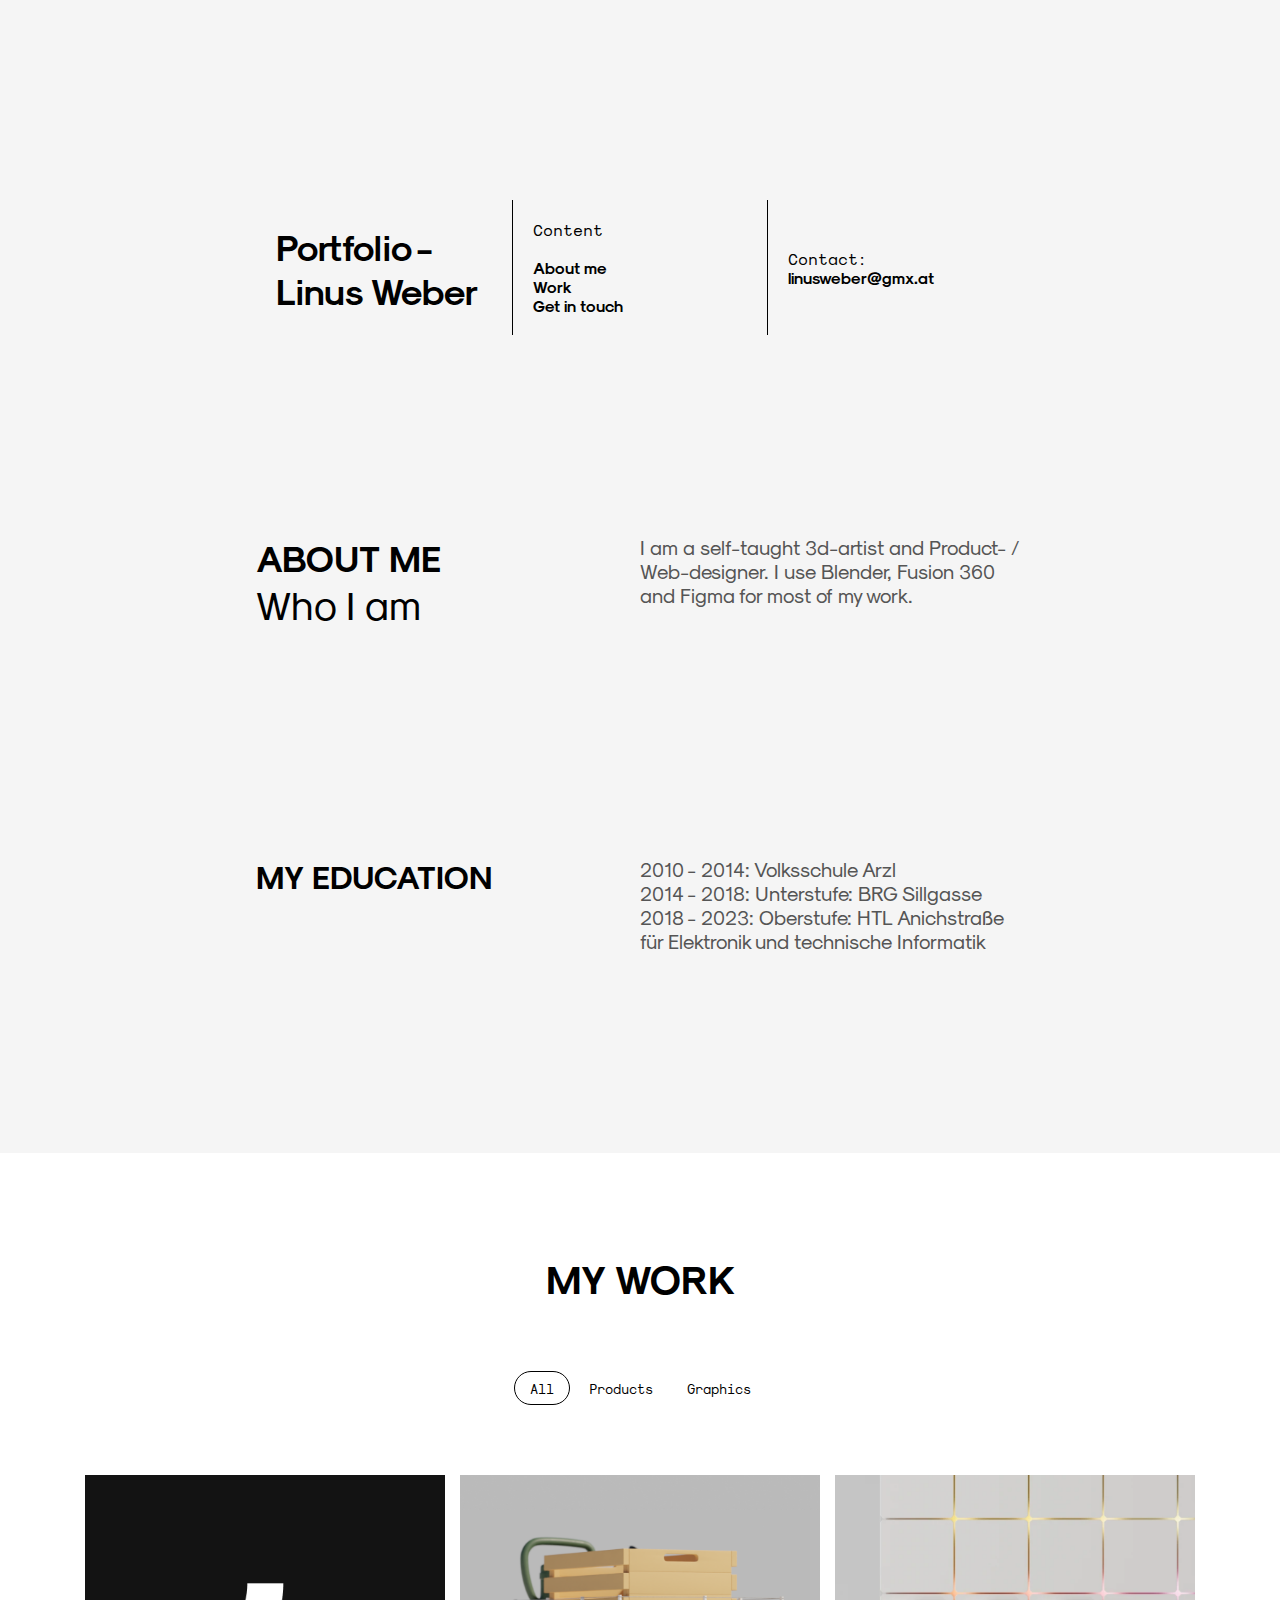
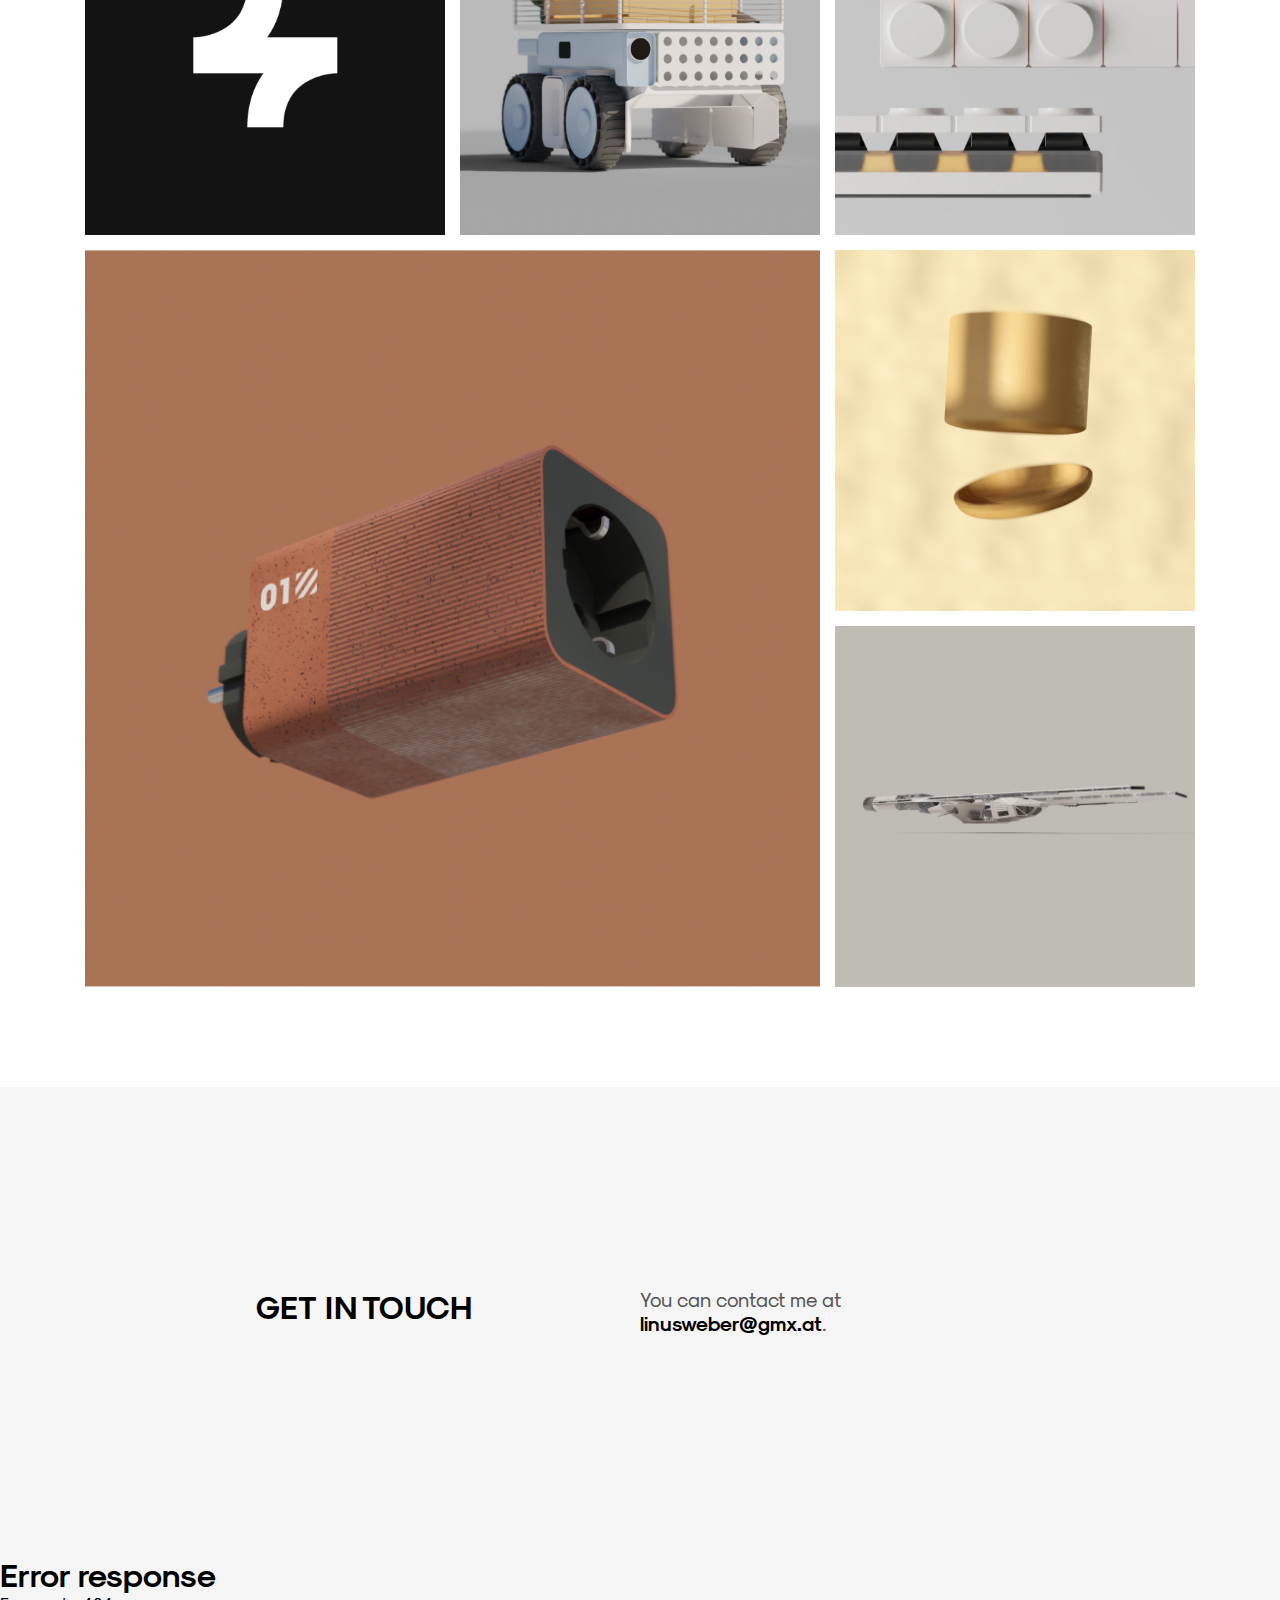
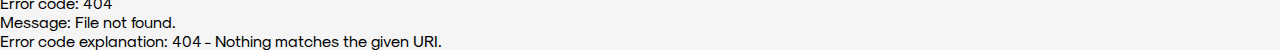
==== index.html @ e6691f56 "added everything" ====
<!DOCTYPE html>
<html lang="en">
<head>
    <meta charset="UTF-8">
    <meta http-equiv="X-UA-Compatible" content="IE=edge">
    <meta name="viewport" content="width=device-width, initial-scale=1.0">
    <title>HALFTONE</title>
    <link rel="stylesheet" href="style.css">
    <link rel="shortcut icon" href="/portfolio/resources/images/halftone-logo-small.svg" type="image/x-icon">
</head>
<body>
    <section class="desc-sec">
        <div class="table">
            <div class="row-1">
                <div class="col" id="table-title">
                    Portfolio -<br>
                    Linus Weber
                </div>
                <div class="col mid" id="table-content">
                    Content <br>
                    <br>
                    <span>
                        About me <br>
                        Work <br>
                        Get in touch
                    </span>
                </div>
                <div class="col">
                    <div class="table-contact">
                        Contact: <br>
                        <a href= "mailto:linusweber@gmx.at">linusweber@gmx.at</a>
                    </div>
                    <!-- <hr id="small-hr">
                    <div class="sub-row table-contact">
                        Join our Discord: <br>
                        <a href="https://discord.gg/uAuXfda">https://discord.gg/uAuXfda</a>
                    </div> -->
                </div>
            </div>
            <!-- <hr>
            <div class="row-2">
                <div class="col table-projects">
                    11 Projects
                </div>
                <div class="col mid table-projects">
                    Last updated 03.04.2023
                </div>
                <div class="col">
                    <a href="https://aether.net.co">Back to Aether</a>
                </div>
            </div> -->
        </div>

        <div class="text-sub-sec">
            <div class="pr-name">
                    <h1>ABOUT ME</h1>
                    <h2>Who I am</h2>
                </div>
               <div class="text">
                   I am a self-taught 3d-artist and Product- / Web-designer. 
                   I use Blender, Fusion 360 and Figma for most of my work.
                </div>
            </div>
        </div>

        <div class="text-sub-sec">
            <div class="pr-heading">
                <h1>MY EDUCATION</h1>
            </div>
            <div class="text">
                2010 - 2014: Volksschule Arzl <br>
                2014 - 2018: Unterstufe: BRG Sillgasse <br>
                2018 - 2023: Oberstufe: HTL Anichstraße für Elektronik und technische Informatik <br>
            </div>
        </div>
    </section>

    <section class="work">
        <h1 class="work-title">MY WORK</h1>
        <div id="btn-group">
            <button class="category active" onclick="filterSelection('all')">All</button>
            <button class="category" onclick="filterSelection('product')">Products</button>
            <button class="category" onclick="filterSelection('graphics')">Graphics</button>
            <!-- <button class="category" onclick="filterSelection('ui')">UI/UX</button> -->
        </div>
        <div class="work-projects">
            <img src="projects/pr-thumbnails/aether.png" alt="graphics" class="gallery-element normal graphics ui" onclick="window.location.href='projects/graphics/';">
            <img src="projects/pr-thumbnails/mower.png" alt="product" class="gallery-element normal product" onclick="window.location.href='projects/mower-robot/';">
            <img src="projects/pr-thumbnails/marc.png" alt="product" class="gallery-element large product" onclick="window.location.href='projects/marc/';">
            <img src="projects/pr-thumbnails/keypad.png" alt="product" class="gallery-element normal product" onclick="window.location.href='projects/keypad/';">
            <!-- <img src="projects/pr-thumbnails/varydeen.png" alt="graphics" class="gallery-element normal graphics" onclick="window.location.href='projects/varydeen/';"> -->
            <img src="projects/pr-thumbnails/cup.png" alt="product" class="gallery-element normal product" onclick="window.location.href='projects/cup/';">
            <img src="projects/pr-thumbnails/3d-modelling.png" alt="product" class="gallery-element normal product" onclick="window.location.href='projects/3D/';">
        </div>
    </section>
    <section class="desc-sec">
        <div class="text-sub-sec">
            <div class="pr-heading">
                <h1>GET IN TOUCH</h1>
            </div>
            <div class="text">
                You can contact me at <a href= "mailto:linusweber@gmx.at">linusweber@gmx.at</a>.
            </div>
        </div>
    </section>

    <div id="footer">
        <script>
        fetch("/utility/footer.html", { method: 'GET'})
        .then(res => res.text())
        .then(data => document.getElementById("footer").innerHTML += data);
        </script>
    </div>
    
    <script src="script.js"></script>
</body>
</html>
---- style.css ----
@import 'resources/fonts/fonts.css';
@import '/utility/footer.css';

* {
    box-sizing: border-box;
    margin: 0;
    padding: 0;
}

body {
    background: #f5f5f5;
    font-family: Modernist;
    overflow-x: hidden;
}

section.desc-sec {
    width: 60%;
    max-width: 2000px;
    height: fit-content;
    margin: auto;
    display: flex;
    flex-direction: column;
    flex-wrap: wrap;
    gap: 200px;
    margin-top: 200px;
    margin-bottom: 200px;
}



.table {
    width: 100%;
}

.table .row-1, .table .row-2 {
    width: 100%;
    display: flex;
    flex-direction: row;
    justify-content: space-evenly;
}

.col {
    flex-grow: 1;
    width: 33%;
    padding: 20px;
    display: flex;
    justify-content: center;
    flex-direction: column;
}

.col.mid {
    border: 1px solid black;
    border-top: none;
    border-bottom: none;
}

.table hr {
    margin: 20px 0px;
    border-top: 1px solid black;
}


.table #table-title {
    font-size: 36px;
    font-weight: bold;
    vertical-align: middle;
}

.table #table-content {
    font-size: 16px;
    font-family: Modernist-mono;
    vertical-align: middle;
}

.table #table-content span {
    font-family: Modernist;
    font-weight: bold;
}

.table .table-contact {
    font-size: 16px;
    font-family: Modernist-mono;
}

.table a {
    font-family: Modernist;
    font-weight: bold;
    color: black;
    text-decoration: none; 
}

.table .table-projects {
    font-family: Modernist-mono;
}

a {
    font-family: Modernist;
    font-weight: bold;
    color: black;
    text-decoration: none; 
}





.text-sub-sec {
    width: 100%;
    display: flex;
    flex-direction: row;
    flex-wrap: wrap;
}

.pr-name {
    width: 50%;
    min-width: 350px;
    margin-bottom: 30px;
}

.pr-name h1 {
    font-size: 36px;
    font-weight: bold;
}

.pr-name h2 {
    font-size: 40px;
    font-weight: normal;
}

.text {
    width: 50%;
    color: #555555;
    font-size: 20px;
    min-width: 350px;
}

.pr-heading {
    width: 50%;
    margin-bottom: 30px;
}

.pr-heading h1, h1.pr-heading {
    font-weight: bold;
    font-size: 32px;
}






section.work {
    width: 100vw;
    height: fit-content;
    background: white;
    display: flex;
    flex-direction: column;
    align-items: center;
    justify-content: space-around;
    gap: 70px;
    padding: 100px 0;
}

section.work h1 {
    font-size: 40px;
    font-weight: bold;
}

section.work .btn-group {
    display: flex;
    gap: 10px;
}

section.work #btn-group button {
    padding: 0 15px;
    height: 34px;
    font-family: Modernist-mono;
    background: none;
    border: none;
    border-radius: 999px;
    cursor: pointer;
    user-select: none;
}

section.work #btn-group button.active {
    border: 1px solid black;
}

.work-projects {
    width: calc(100% - 30px);
    display: grid;
    grid-template-columns: repeat(auto-fit, minmax(150px, 360px));
    grid-auto-rows: auto;
    grid-auto-flow: dense;
    gap: 15px;
    justify-content: center;
}

.work-projects img {
    height: 100%;
    width: 100%;
    display: none;
    cursor: pointer;
    user-select: none;
}

.work-projects img.show {
    display: block;
}

.work-projects img.normal {
    overflow: hidden;
    background-size: cover;
    background-position: center;
    background-repeat: no-repeat;
    padding: 0;
    margin: 0;
}

.work-projects img.large {
    grid-row:  span 2 / auto;
    grid-column: span 2 / auto;
}

::selection {
    color: white;
    background: black;
  }



@media only screen and (max-width: 850px) {
    section.desc-sec {
        width: 90%;
        margin-top: 100px;
        margin-bottom: 150px;
        gap: 150px;
    }
    
    .table {
        width: 100%;
    }
    
    .table .row-1, .table .row-2 {
        width: 100%;
        min-width: none;
        flex-direction: column;
    }
    
    .col {
        width: 100%;
    }
    
    .col.mid {
        border: 1px solid black;
        border-left: none;
        border-right: none;
    }

    .table hr#small-hr {
        opacity: 0;
    }
    
    
    .table #table-title {
        font-size: 32px;
    }
    

    
    
    
    .text-sub-sec {
        width: 100%;
    }
    
    .pr-name {
        width: 100%;
        margin-bottom: 30px;
    }
    
    .pr-name h1 {
        font-size: 32px;
    }
    
    .pr-name h2 {
        font-size: 32px;
    }
    
    .text {
        width: 100%;
        font-size: 18px;
    }
    
    .pr-heading {
        width: 100%;
        margin-bottom: 30px;
    }
    
    .pr-heading h1, h1.pr-heading {
        font-size: 24px;
    }
    
    

    
    
    
    section.work h1 {
        font-size: 36px;
    }

    section.work #btn-group button {
        color: black;
    }
    
    .work-projects {
        width: calc(100% - 30px);
        grid-template-columns: repeat(auto-fit, minmax(0, 360px));
        grid-template-rows: 1fr;
        gap: 10px;
    }



}
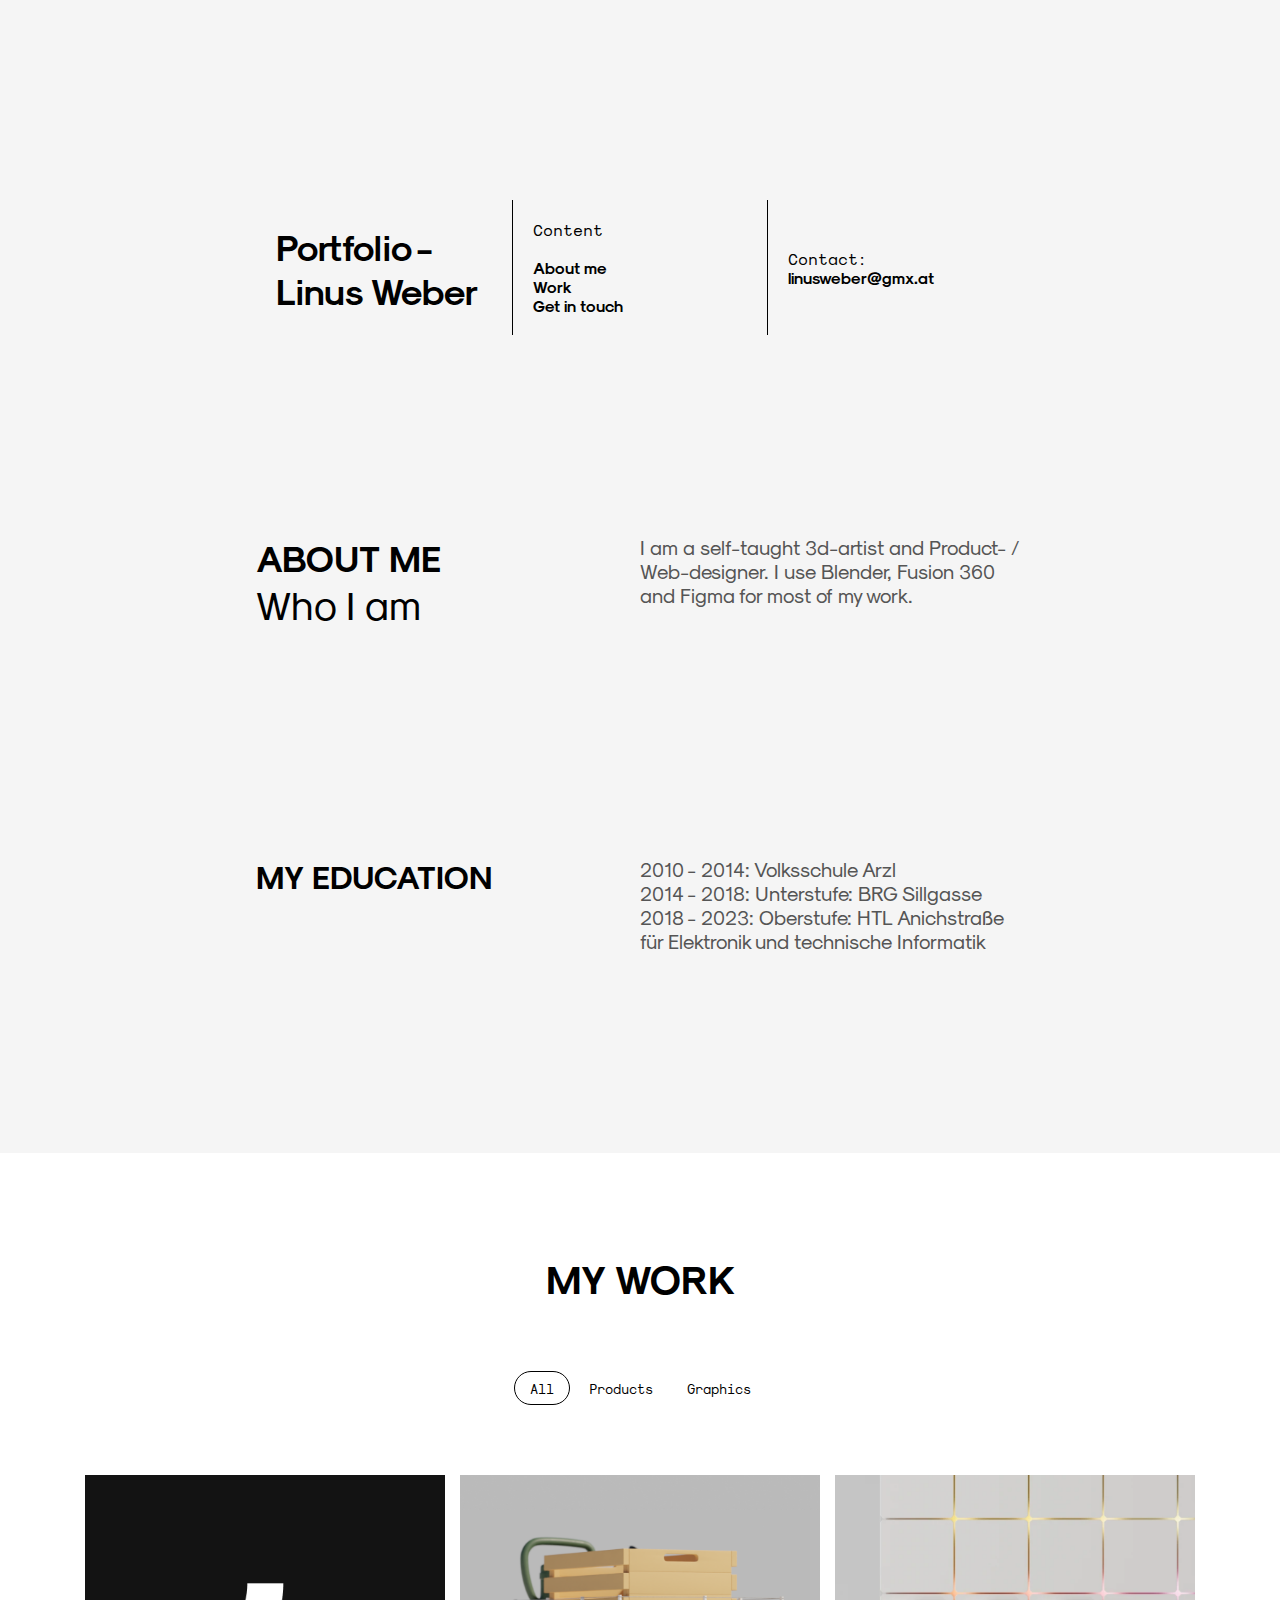
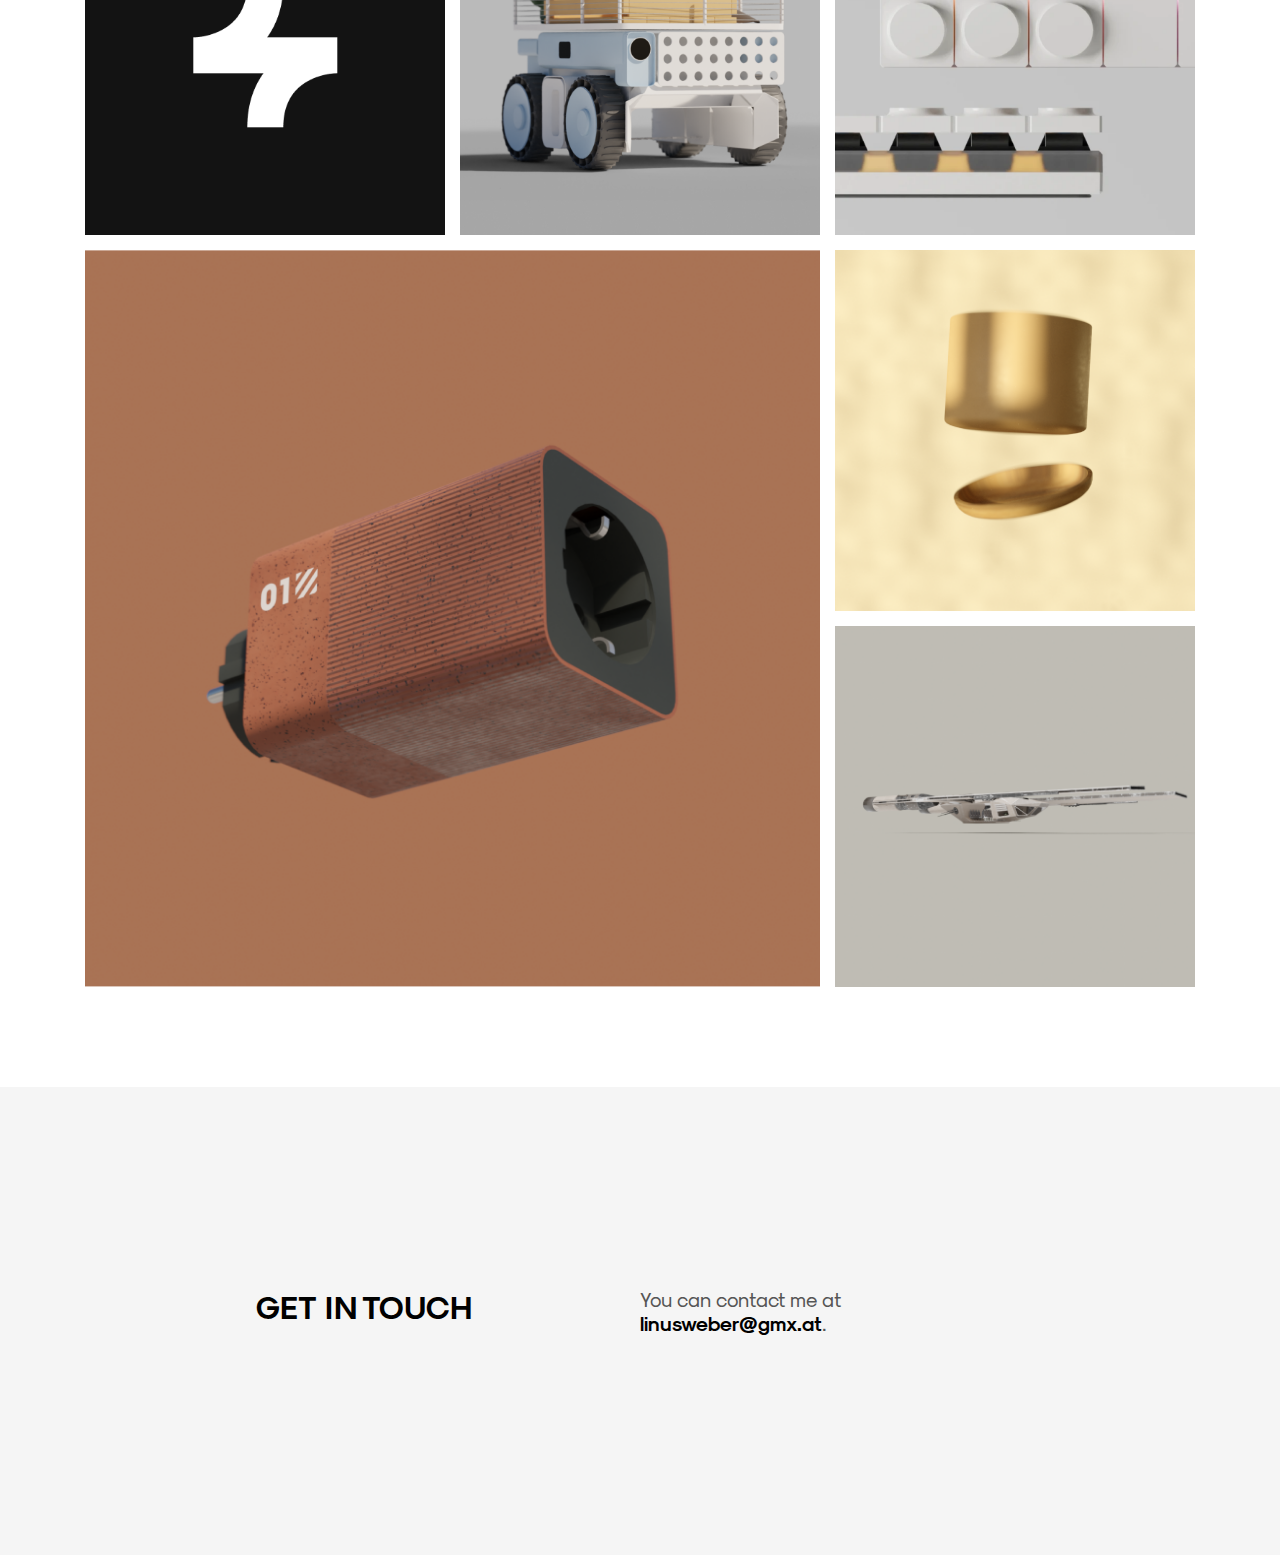
==== commit d3b99f17: "fixed missing files" ====
--- a/index.html
+++ b/index.html
@@ -104,13 +104,13 @@
         </div>
     </section>
 
-    <div id="footer">
+    <!-- <div id="footer">
         <script>
         fetch("/utility/footer.html", { method: 'GET'})
         .then(res => res.text())
         .then(data => document.getElementById("footer").innerHTML += data);
         </script>
-    </div>
+    </div> -->
     
     <script src="script.js"></script>
 </body>
--- a/style.css
+++ b/style.css
@@ -1,5 +1,4 @@
-@import 'resources/fonts/fonts.css';
-@import '/utility/footer.css';
+@import './resources/fonts/fonts.css';
 
 * {
     box-sizing: border-box;
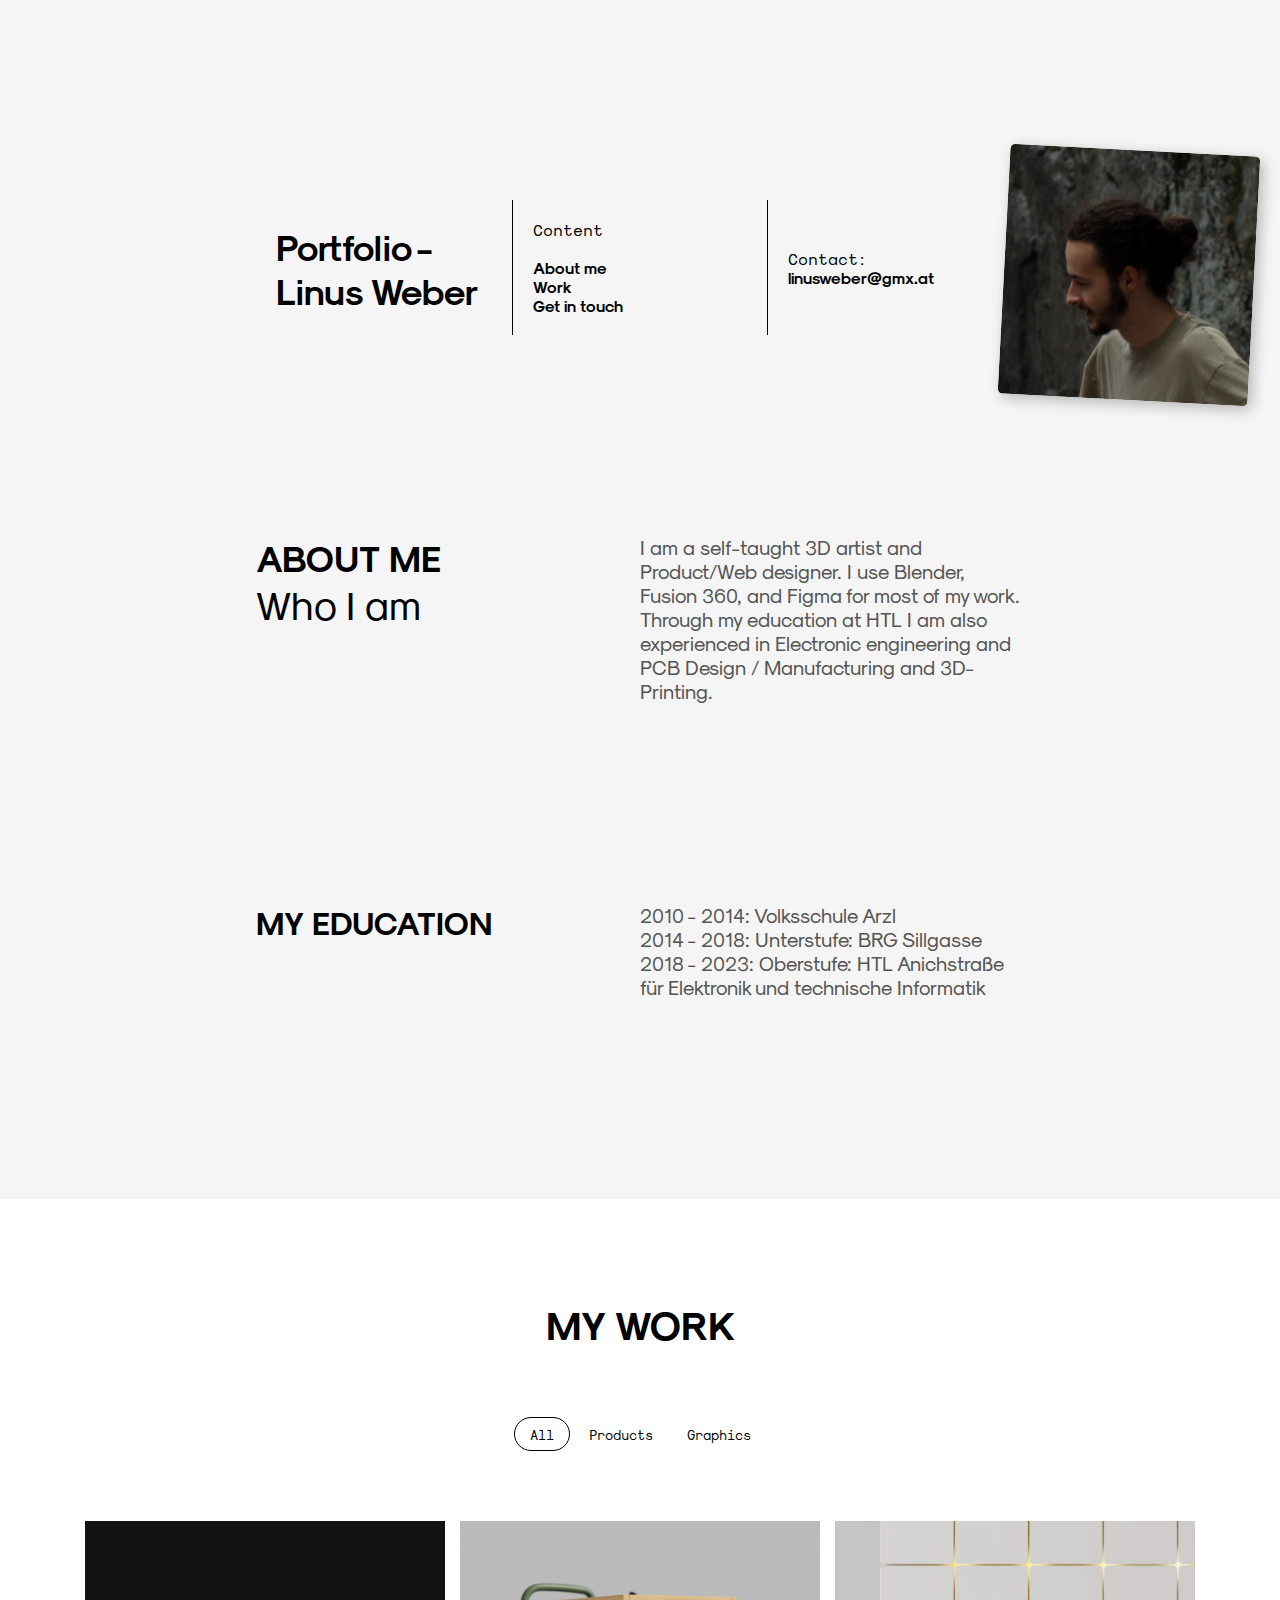
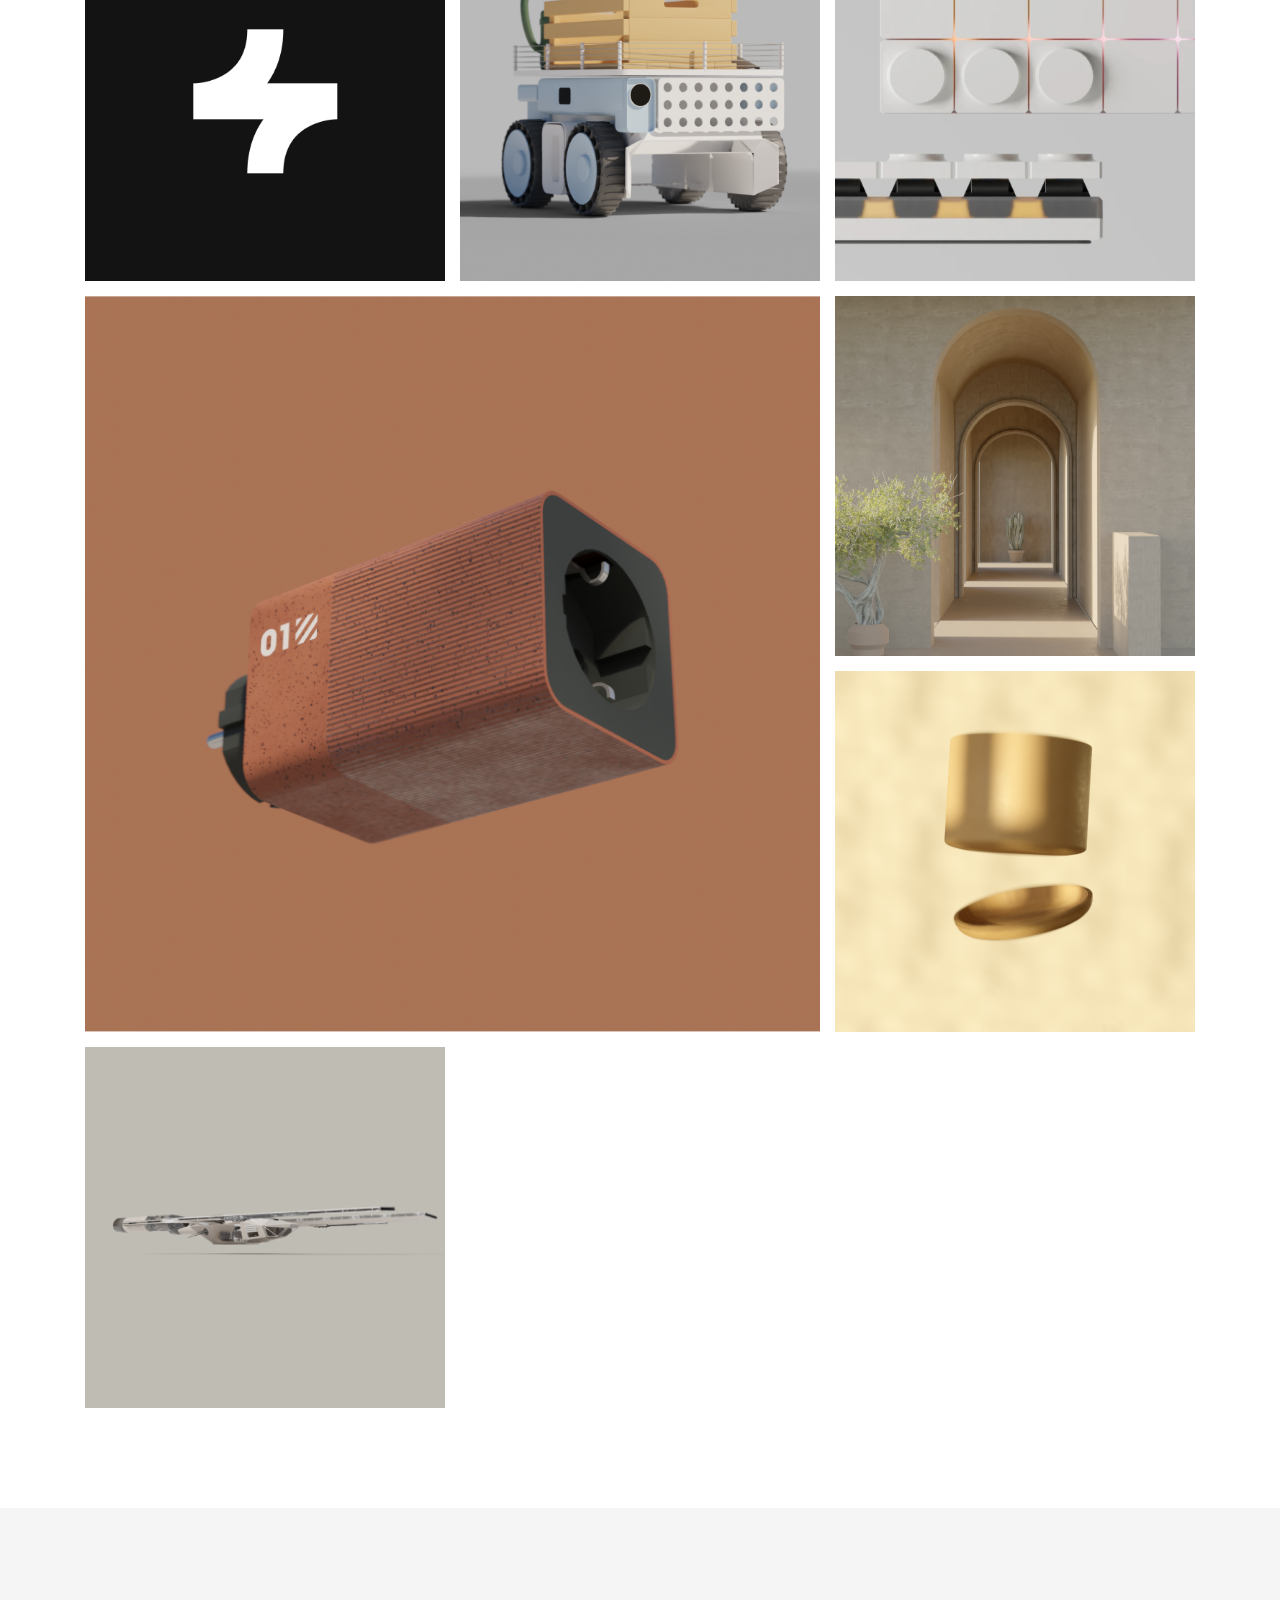
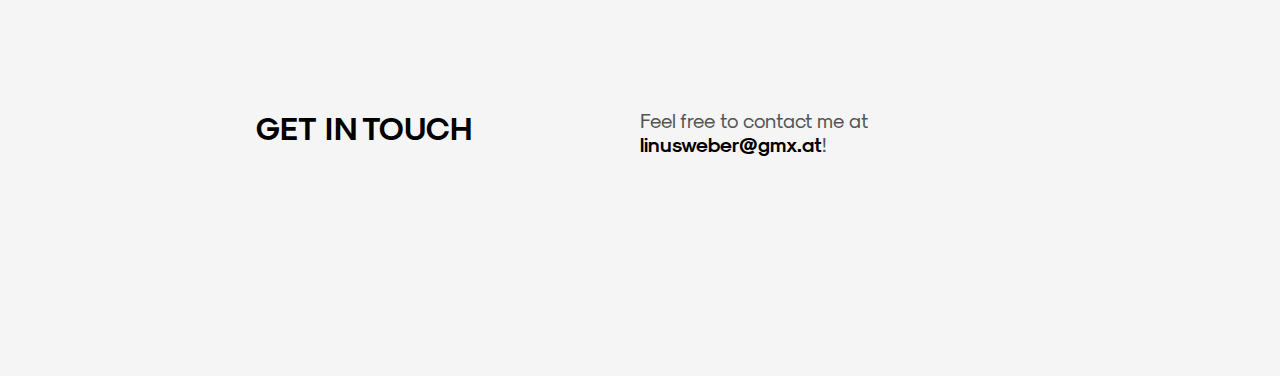
==== commit e1921485: "added stuff, fixed stuff" ====
--- a/index.html
+++ b/index.html
@@ -4,9 +4,9 @@
     <meta charset="UTF-8">
     <meta http-equiv="X-UA-Compatible" content="IE=edge">
     <meta name="viewport" content="width=device-width, initial-scale=1.0">
-    <title>HALFTONE</title>
+    <title>Portfolio</title>
     <link rel="stylesheet" href="style.css">
-    <link rel="shortcut icon" href="/portfolio/resources/images/halftone-logo-small.svg" type="image/x-icon">
+    <link rel="shortcut icon" href="/resources/images/halftone-logo-small.svg" type="image/x-icon">
 </head>
 <body>
     <section class="desc-sec">
@@ -28,28 +28,13 @@
                 <div class="col">
                     <div class="table-contact">
                         Contact: <br>
-                        <a href= "mailto:linusweber@gmx.at">linusweber@gmx.at</a>
+                        <a href="mailto:linusweber@gmx.at">linusweber@gmx.at</a>
                     </div>
-                    <!-- <hr id="small-hr">
-                    <div class="sub-row table-contact">
-                        Join our Discord: <br>
-                        <a href="https://discord.gg/uAuXfda">https://discord.gg/uAuXfda</a>
-                    </div> -->
                 </div>
             </div>
-            <!-- <hr>
-            <div class="row-2">
-                <div class="col table-projects">
-                    11 Projects
-                </div>
-                <div class="col mid table-projects">
-                    Last updated 03.04.2023
-                </div>
-                <div class="col">
-                    <a href="https://aether.net.co">Back to Aether</a>
-                </div>
-            </div> -->
         </div>
+
+        <img src="/resources/images/me.webp" alt="" class="pfp">
 
         <div class="text-sub-sec">
             <div class="pr-name">
@@ -57,8 +42,8 @@
                     <h2>Who I am</h2>
                 </div>
                <div class="text">
-                   I am a self-taught 3d-artist and Product- / Web-designer. 
-                   I use Blender, Fusion 360 and Figma for most of my work.
+                   I am a self-taught 3D artist and Product/Web designer.
+                   I use Blender, Fusion 360, and Figma for most of my work. Through my education at HTL I am also experienced in Electronic engineering and PCB Design / Manufacturing and 3D-Printing.
                 </div>
             </div>
         </div>
@@ -88,7 +73,7 @@
             <img src="projects/pr-thumbnails/mower.png" alt="product" class="gallery-element normal product" onclick="window.location.href='projects/mower-robot/';">
             <img src="projects/pr-thumbnails/marc.png" alt="product" class="gallery-element large product" onclick="window.location.href='projects/marc/';">
             <img src="projects/pr-thumbnails/keypad.png" alt="product" class="gallery-element normal product" onclick="window.location.href='projects/keypad/';">
-            <!-- <img src="projects/pr-thumbnails/varydeen.png" alt="graphics" class="gallery-element normal graphics" onclick="window.location.href='projects/varydeen/';"> -->
+            <img src="projects/pr-thumbnails/architecture.png" alt="graphics" class="gallery-element normal graphics" onclick="window.location.href='projects/architecture/';">
             <img src="projects/pr-thumbnails/cup.png" alt="product" class="gallery-element normal product" onclick="window.location.href='projects/cup/';">
             <img src="projects/pr-thumbnails/3d-modelling.png" alt="product" class="gallery-element normal product" onclick="window.location.href='projects/3D/';">
         </div>
@@ -99,7 +84,7 @@
                 <h1>GET IN TOUCH</h1>
             </div>
             <div class="text">
-                You can contact me at <a href= "mailto:linusweber@gmx.at">linusweber@gmx.at</a>.
+                Feel free to contact me at <a href="mailto:linusweber@gmx.at">linusweber@gmx.at</a>!
             </div>
         </div>
     </section>
@@ -114,4 +99,4 @@
     
     <script src="script.js"></script>
 </body>
-</html>+</html>
--- a/style.css
+++ b/style.css
@@ -99,6 +99,23 @@
     text-decoration: none; 
 }
 
+
+.pfp {
+    position: absolute;
+    width: 250px;
+    right: 2%;
+    top: 150px;
+    transform: rotate(3deg);
+    box-shadow: 4px 4px 14px 0px rgba(0, 0, 0, 0.25);
+    transition: all .2s;
+    border-radius: 5px;
+}
+
+.pfp:hover {
+    width: 350px;
+    transform: rotate(0deg);
+    box-shadow: 4px 10px 25px 0px rgba(0, 0, 0, 0.25);
+}
 
 
 
@@ -224,7 +241,9 @@
 ::selection {
     color: white;
     background: black;
-  }
+}
+
+
 
 
 
@@ -266,6 +285,26 @@
     }
     
 
+    .pfp {
+        position: relative;
+        width: 100%;
+        height: auto;
+        margin: auto;
+        top: auto; right: auto;
+        margin-top: -100px;
+        margin-bottom: -100px;
+        transform: rotate(0);
+        box-shadow: none;
+        transition: all .2s;
+        border-radius: 2px;
+    }
+
+    .pfp:hover {
+        width: 100%;
+        box-shadow: none;
+    }
+
+
     
     
     
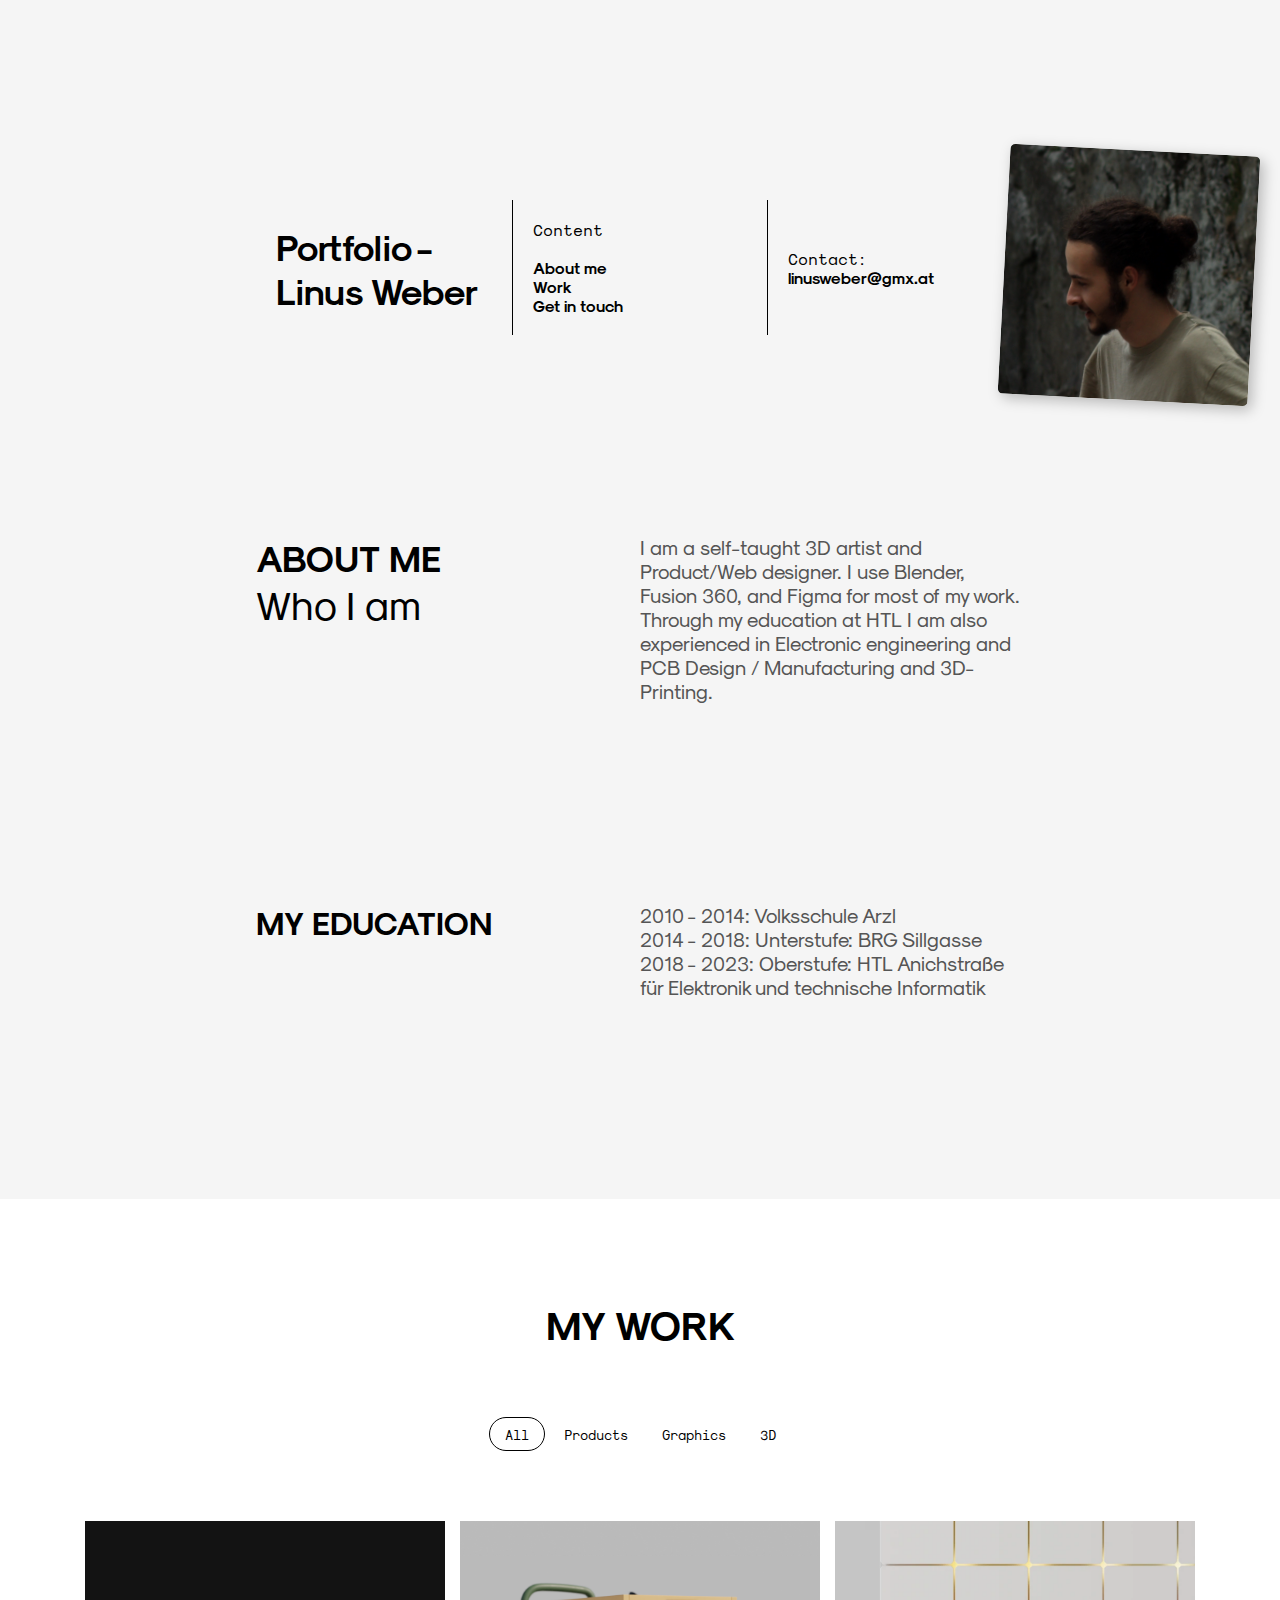
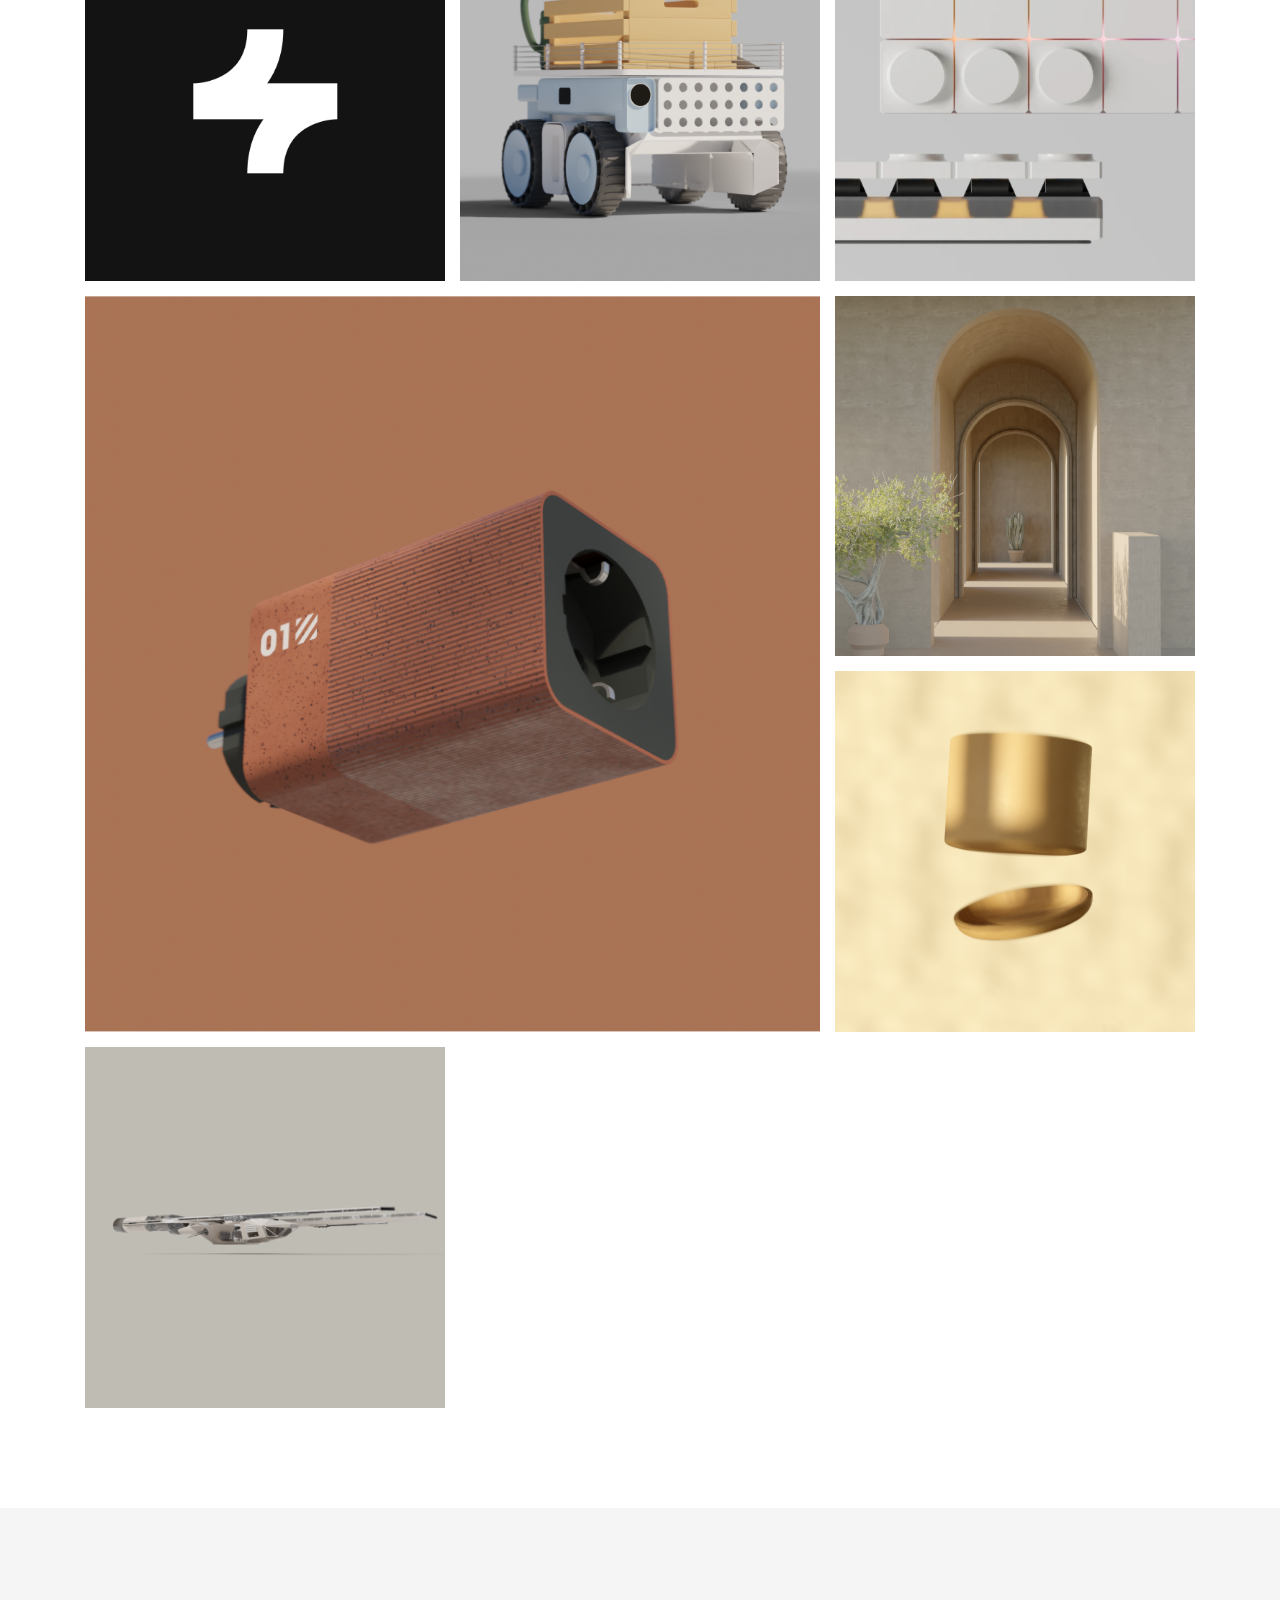
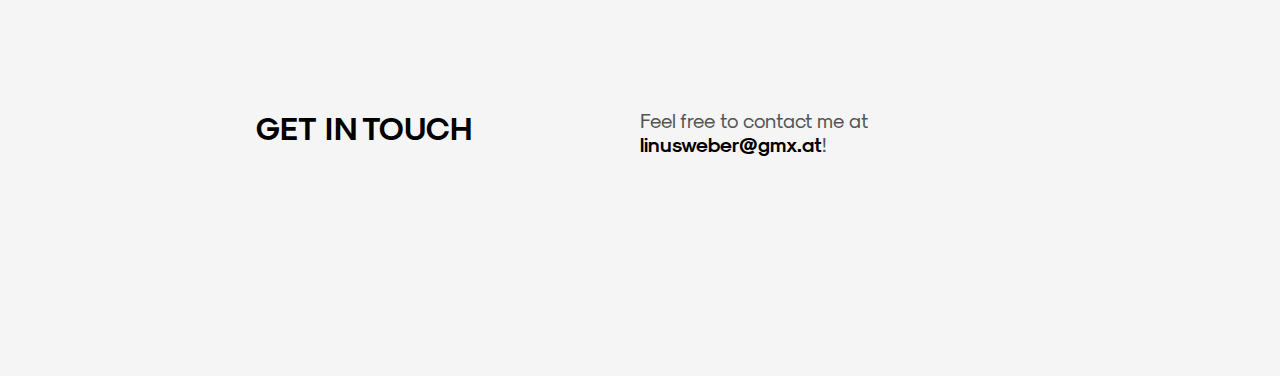
==== commit 9b196482: "added link back" ====
--- a/index.html
+++ b/index.html
@@ -66,16 +66,16 @@
             <button class="category active" onclick="filterSelection('all')">All</button>
             <button class="category" onclick="filterSelection('product')">Products</button>
             <button class="category" onclick="filterSelection('graphics')">Graphics</button>
-            <!-- <button class="category" onclick="filterSelection('ui')">UI/UX</button> -->
+            <button class="category" onclick="filterSelection('3d')">3D</button>
         </div>
         <div class="work-projects">
-            <img src="projects/pr-thumbnails/aether.png" alt="graphics" class="gallery-element normal graphics ui" onclick="window.location.href='projects/graphics/';">
-            <img src="projects/pr-thumbnails/mower.png" alt="product" class="gallery-element normal product" onclick="window.location.href='projects/mower-robot/';">
-            <img src="projects/pr-thumbnails/marc.png" alt="product" class="gallery-element large product" onclick="window.location.href='projects/marc/';">
-            <img src="projects/pr-thumbnails/keypad.png" alt="product" class="gallery-element normal product" onclick="window.location.href='projects/keypad/';">
-            <img src="projects/pr-thumbnails/architecture.png" alt="graphics" class="gallery-element normal graphics" onclick="window.location.href='projects/architecture/';">
-            <img src="projects/pr-thumbnails/cup.png" alt="product" class="gallery-element normal product" onclick="window.location.href='projects/cup/';">
-            <img src="projects/pr-thumbnails/3d-modelling.png" alt="product" class="gallery-element normal product" onclick="window.location.href='projects/3D/';">
+            <img src="projects/pr-thumbnails/aether.png" alt="graphics" class="gallery-element normal graphics" onclick="window.location.href='projects/graphics/';">
+            <img src="projects/pr-thumbnails/mower.png" alt="product" class="gallery-element normal product 3d" onclick="window.location.href='projects/mower-robot/';">
+            <img src="projects/pr-thumbnails/marc.png" alt="product" class="gallery-element large product 3d" onclick="window.location.href='projects/marc/';">
+            <img src="projects/pr-thumbnails/keypad.png" alt="product" class="gallery-element normal product 3d" onclick="window.location.href='projects/keypad/';">
+            <img src="projects/pr-thumbnails/architecture.png" alt="3d" class="gallery-element normal 3d" onclick="window.location.href='projects/architecture/';">
+            <img src="projects/pr-thumbnails/cup.png" alt="product" class="gallery-element normal product 3d" onclick="window.location.href='projects/cup/';">
+            <img src="projects/pr-thumbnails/3d-modelling.png" alt="product" class="gallery-element normal 3d" onclick="window.location.href='projects/3D/';">
         </div>
     </section>
     <section class="desc-sec">
